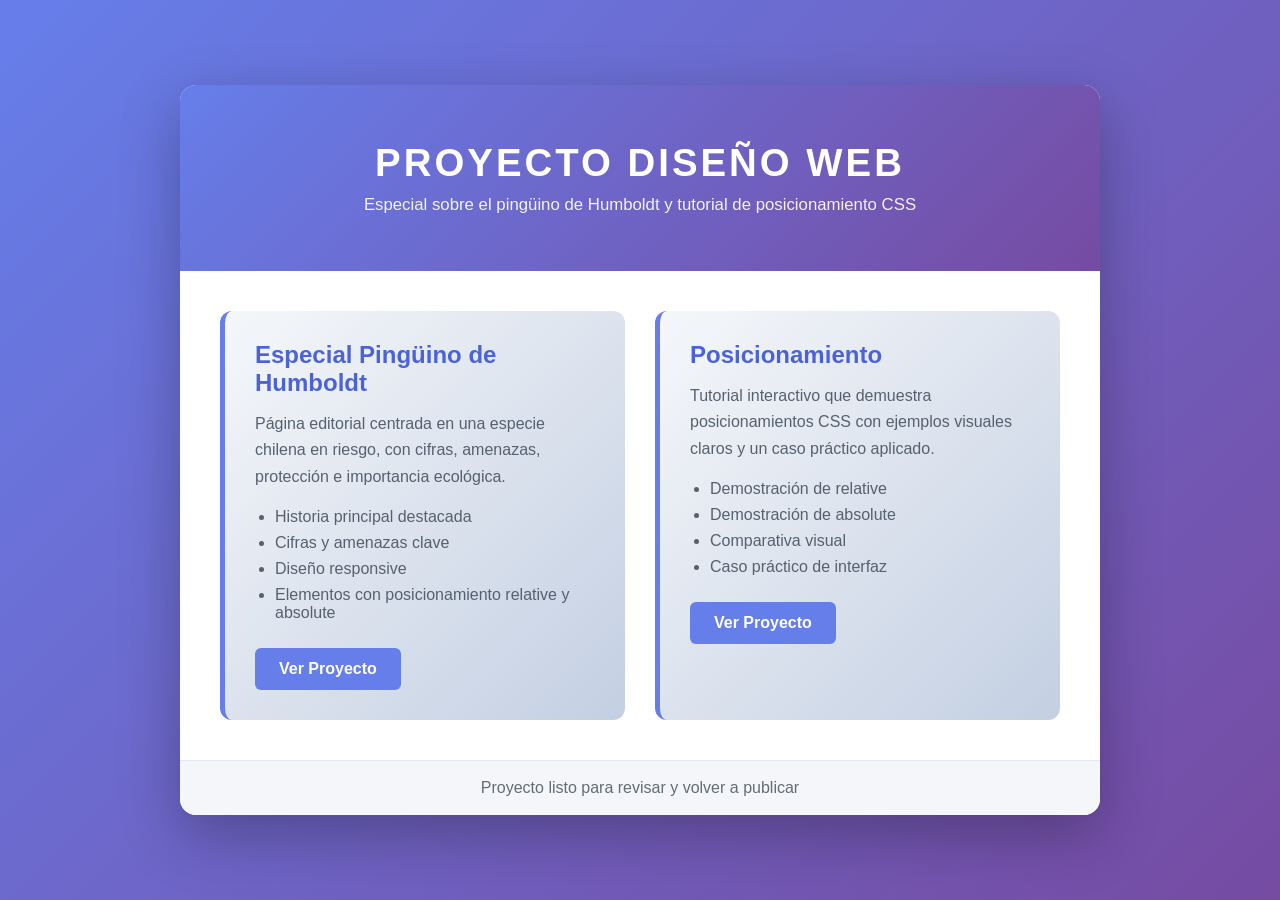
==== index.html @ f0157891 "subida de proyecto" ====
<!DOCTYPE html>
<html lang="es">
<head>
    <meta charset="UTF-8">
    <meta name="viewport" content="width=device-width, initial-scale=1.0">
    <title>Proyecto de Diseño Web - Índice Maestro</title>
    <style>
        * {
            margin: 0;
            padding: 0;
            box-sizing: border-box;
        }

        body {
            font-family: "Segoe UI", Tahoma, Geneva, Verdana, sans-serif;
            background: linear-gradient(135deg, #667eea 0%, #764ba2 100%);
            min-height: 100vh;
            display: flex;
            align-items: center;
            justify-content: center;
            padding: 20px;
        }

        .container {
            background: #ffffff;
            border-radius: 16px;
            box-shadow: 0 20px 60px rgba(0, 0, 0, 0.28);
            max-width: 920px;
            width: 100%;
            overflow: hidden;
        }

        .header {
            background: linear-gradient(135deg, #667eea 0%, #764ba2 100%);
            color: #ffffff;
            padding: 56px 40px;
            text-align: center;
        }

        .header h1 {
            font-size: 2.4rem;
            margin-bottom: 10px;
            text-transform: uppercase;
            letter-spacing: 3px;
        }

        .header p {
            font-size: 1.05rem;
            opacity: 0.92;
        }

        .content {
            padding: 40px;
        }

        .projects-grid {
            display: grid;
            grid-template-columns: repeat(auto-fit, minmax(300px, 1fr));
            gap: 30px;
        }

        .project-card {
            background: linear-gradient(135deg, #f5f7fa 0%, #c3cfe2 100%);
            border-radius: 12px;
            padding: 30px;
            border-left: 5px solid #667eea;
            transition: transform 0.3s ease, box-shadow 0.3s ease;
        }

        .project-card:hover {
            transform: translateY(-8px);
            box-shadow: 0 12px 28px rgba(102, 126, 234, 0.2);
        }

        .project-card h2 {
            color: #4c63d8;
            margin-bottom: 14px;
            font-size: 1.5rem;
        }

        .project-card p {
            color: #56616f;
            margin-bottom: 18px;
            line-height: 1.65;
        }

        .project-card ul {
            margin-left: 20px;
            color: #56616f;
        }

        .project-card li {
            margin: 8px 0;
        }

        .btn {
            display: inline-block;
            margin-top: 18px;
            padding: 12px 24px;
            background: #667eea;
            color: #ffffff;
            text-decoration: none;
            border-radius: 6px;
            font-weight: 600;
            transition: background 0.3s ease, transform 0.3s ease;
        }

        .btn:hover {
            background: #764ba2;
            transform: scale(1.03);
        }

        .footer {
            background: #f5f6fa;
            padding: 18px 40px;
            text-align: center;
            color: #636e72;
            border-top: 1px solid #e4e7f5;
        }

        @media (max-width: 768px) {
            .header h1 {
                font-size: 1.9rem;
            }

            .header,
            .content {
                padding: 24px;
            }
        }
    </style>
</head>
<body>
    <div class="container">
        <header class="header">
            <h1>Proyecto Diseño Web</h1>
            <p>Especial sobre el pingüino de Humboldt y tutorial de posicionamiento CSS</p>
        </header>

        <main class="content">
            <section class="projects-grid">
                <article class="project-card">
                    <h2>Especial Pingüino de Humboldt</h2>
                    <p>Página editorial centrada en una especie chilena en riesgo, con cifras, amenazas, protección e importancia ecológica.</p>
                    <ul>
                        <li>Historia principal destacada</li>
                        <li>Cifras y amenazas clave</li>
                        <li>Diseño responsive</li>
                        <li>Elementos con posicionamiento relative y absolute</li>
                    </ul>
                    <a href="noticias/" class="btn">Ver Proyecto</a>
                </article>

                <article class="project-card">
                    <h2>Posicionamiento</h2>
                    <p>Tutorial interactivo que demuestra posicionamientos CSS con ejemplos visuales claros y un caso práctico aplicado.</p>
                    <ul>
                        <li>Demostración de relative</li>
                        <li>Demostración de absolute</li>
                        <li>Comparativa visual</li>
                        <li>Caso práctico de interfaz</li>
                    </ul>
                    <a href="posicionamiento/" class="btn">Ver Proyecto</a>
                </article>
            </section>
        </main>

        <footer class="footer">
            <p>Proyecto listo para revisar y volver a publicar</p>
        </footer>
    </div>
</body>
</html>
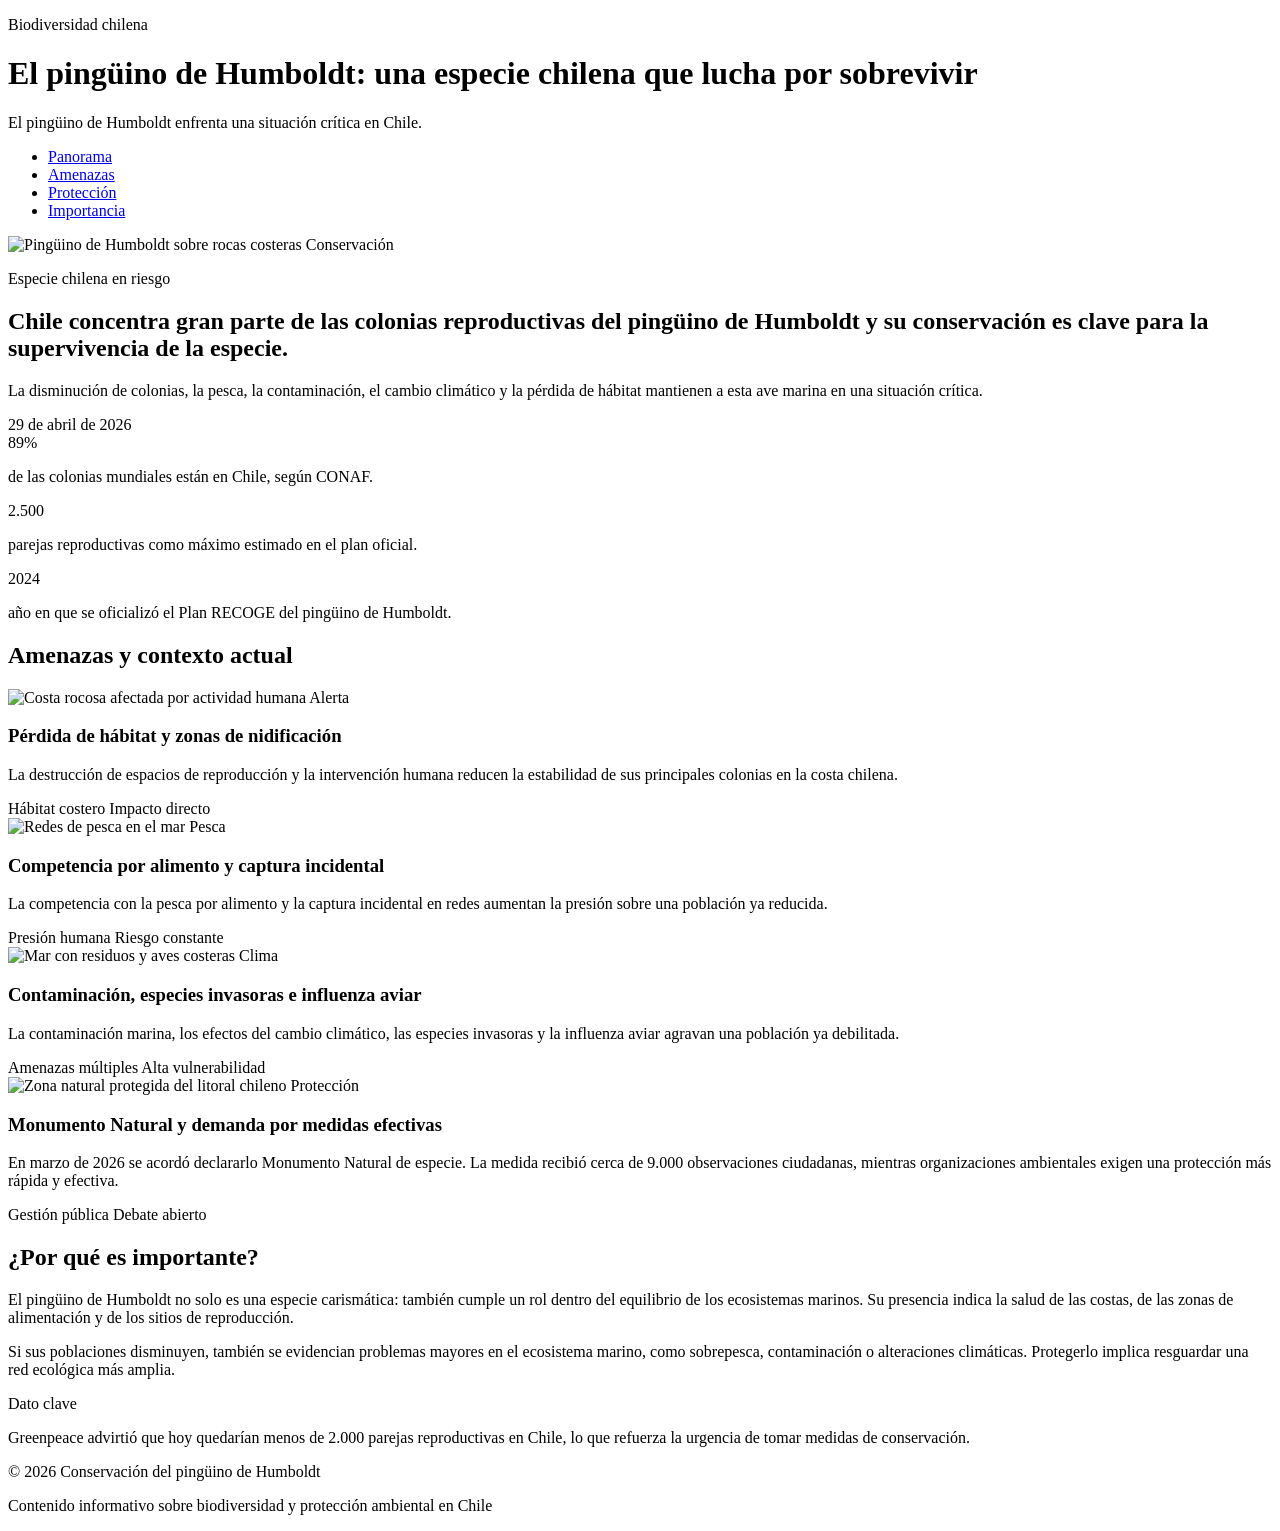
==== commit acc76c22: "subida de proyecto" ====
--- a/index.html
+++ b/index.html
@@ -3,171 +3,141 @@
 <head>
     <meta charset="UTF-8">
     <meta name="viewport" content="width=device-width, initial-scale=1.0">
-    <title>Proyecto de Diseño Web - Índice Maestro</title>
-    <style>
-        * {
-            margin: 0;
-            padding: 0;
-            box-sizing: border-box;
-        }
-
-        body {
-            font-family: "Segoe UI", Tahoma, Geneva, Verdana, sans-serif;
-            background: linear-gradient(135deg, #667eea 0%, #764ba2 100%);
-            min-height: 100vh;
-            display: flex;
-            align-items: center;
-            justify-content: center;
-            padding: 20px;
-        }
-
-        .container {
-            background: #ffffff;
-            border-radius: 16px;
-            box-shadow: 0 20px 60px rgba(0, 0, 0, 0.28);
-            max-width: 920px;
-            width: 100%;
-            overflow: hidden;
-        }
-
-        .header {
-            background: linear-gradient(135deg, #667eea 0%, #764ba2 100%);
-            color: #ffffff;
-            padding: 56px 40px;
-            text-align: center;
-        }
-
-        .header h1 {
-            font-size: 2.4rem;
-            margin-bottom: 10px;
-            text-transform: uppercase;
-            letter-spacing: 3px;
-        }
-
-        .header p {
-            font-size: 1.05rem;
-            opacity: 0.92;
-        }
-
-        .content {
-            padding: 40px;
-        }
-
-        .projects-grid {
-            display: grid;
-            grid-template-columns: repeat(auto-fit, minmax(300px, 1fr));
-            gap: 30px;
-        }
-
-        .project-card {
-            background: linear-gradient(135deg, #f5f7fa 0%, #c3cfe2 100%);
-            border-radius: 12px;
-            padding: 30px;
-            border-left: 5px solid #667eea;
-            transition: transform 0.3s ease, box-shadow 0.3s ease;
-        }
-
-        .project-card:hover {
-            transform: translateY(-8px);
-            box-shadow: 0 12px 28px rgba(102, 126, 234, 0.2);
-        }
-
-        .project-card h2 {
-            color: #4c63d8;
-            margin-bottom: 14px;
-            font-size: 1.5rem;
-        }
-
-        .project-card p {
-            color: #56616f;
-            margin-bottom: 18px;
-            line-height: 1.65;
-        }
-
-        .project-card ul {
-            margin-left: 20px;
-            color: #56616f;
-        }
-
-        .project-card li {
-            margin: 8px 0;
-        }
-
-        .btn {
-            display: inline-block;
-            margin-top: 18px;
-            padding: 12px 24px;
-            background: #667eea;
-            color: #ffffff;
-            text-decoration: none;
-            border-radius: 6px;
-            font-weight: 600;
-            transition: background 0.3s ease, transform 0.3s ease;
-        }
-
-        .btn:hover {
-            background: #764ba2;
-            transform: scale(1.03);
-        }
-
-        .footer {
-            background: #f5f6fa;
-            padding: 18px 40px;
-            text-align: center;
-            color: #636e72;
-            border-top: 1px solid #e4e7f5;
-        }
-
-        @media (max-width: 768px) {
-            .header h1 {
-                font-size: 1.9rem;
-            }
-
-            .header,
-            .content {
-                padding: 24px;
-            }
-        }
-    </style>
+    <title>El pingüino de Humboldt - Especie chilena en riesgo</title>
+    <link rel="stylesheet" href="assets/css/styles.css">
 </head>
 <body>
-    <div class="container">
-        <header class="header">
-            <h1>Proyecto Diseño Web</h1>
-            <p>Especial sobre el pingüino de Humboldt y tutorial de posicionamiento CSS</p>
-        </header>
+    <header class="main-header">
+        <div class="header-container">
+            <p class="eyebrow">Biodiversidad chilena</p>
+            <h1 class="site-title">El pingüino de Humboldt: una especie chilena que lucha por sobrevivir</h1>
+            <p class="tagline">El pingüino de Humboldt enfrenta una situación crítica en Chile.</p>
+            <span class="header-accent" aria-hidden="true"></span>
+        </div>
+        <nav class="main-nav" aria-label="Secciones principales">
+            <ul class="nav-list">
+                <li><a href="#panorama" class="nav-link">Panorama</a></li>
+                <li><a href="#amenazas" class="nav-link">Amenazas</a></li>
+                <li><a href="#proteccion" class="nav-link">Protección</a></li>
+                <li><a href="#importancia" class="nav-link">Importancia</a></li>
+            </ul>
+        </nav>
+    </header>
 
-        <main class="content">
-            <section class="projects-grid">
-                <article class="project-card">
-                    <h2>Especial Pingüino de Humboldt</h2>
-                    <p>Página editorial centrada en una especie chilena en riesgo, con cifras, amenazas, protección e importancia ecológica.</p>
-                    <ul>
-                        <li>Historia principal destacada</li>
-                        <li>Cifras y amenazas clave</li>
-                        <li>Diseño responsive</li>
-                        <li>Elementos con posicionamiento relative y absolute</li>
-                    </ul>
-                    <a href="noticias/" class="btn">Ver Proyecto</a>
-                </article>
+    <main class="main-content">
+        <section class="featured-story" id="panorama">
+            <article class="featured-article">
+                <div class="featured-image-container">
+                    <img src="assets/img/featured.jpg" alt="Pingüino de Humboldt sobre rocas costeras">
+                    <span class="category-badge">Conservación</span>
+                </div>
+                <div class="featured-content">
+                    <p class="story-kicker">Especie chilena en riesgo</p>
+                    <h2 class="featured-title">Chile concentra gran parte de las colonias reproductivas del pingüino de Humboldt y su conservación es clave para la supervivencia de la especie.</h2>
+                    <p class="featured-excerpt">La disminución de colonias, la pesca, la contaminación, el cambio climático y la pérdida de hábitat mantienen a esta ave marina en una situación crítica.</p>
+                    <time class="publish-date" datetime="2026-04-29">29 de abril de 2026</time>
+                </div>
+            </article>
+        </section>
 
-                <article class="project-card">
-                    <h2>Posicionamiento</h2>
-                    <p>Tutorial interactivo que demuestra posicionamientos CSS con ejemplos visuales claros y un caso práctico aplicado.</p>
-                    <ul>
-                        <li>Demostración de relative</li>
-                        <li>Demostración de absolute</li>
-                        <li>Comparativa visual</li>
-                        <li>Caso práctico de interfaz</li>
-                    </ul>
-                    <a href="posicionamiento/" class="btn">Ver Proyecto</a>
-                </article>
-            </section>
-        </main>
+        <section class="stats-strip" aria-label="Cifras clave">
+            <article class="stat-card">
+                <span class="stat-value">89%</span>
+                <p class="stat-label">de las colonias mundiales están en Chile, según CONAF.</p>
+            </article>
+            <article class="stat-card">
+                <span class="stat-value">2.500</span>
+                <p class="stat-label">parejas reproductivas como máximo estimado en el plan oficial.</p>
+            </article>
+            <article class="stat-card">
+                <span class="stat-value">2024</span>
+                <p class="stat-label">año en que se oficializó el Plan RECOGE del pingüino de Humboldt.</p>
+            </article>
+        </section>
 
-        <footer class="footer">
-            <p>Proyecto listo para revisar y volver a publicar</p>
-        </footer>
-    </div>
+        <section class="news-grid" id="amenazas">
+            <h2 class="section-title">Amenazas y contexto actual</h2>
+
+            <article class="news-card">
+                <div class="card-image-container">
+                    <img src="assets/img/news1.jpg" alt="Costa rocosa afectada por actividad humana">
+                    <span class="breaking-badge">Alerta</span>
+                </div>
+                <div class="card-content">
+                    <h3 class="card-title">Pérdida de hábitat y zonas de nidificación</h3>
+                    <p class="card-excerpt">La destrucción de espacios de reproducción y la intervención humana reducen la estabilidad de sus principales colonias en la costa chilena.</p>
+                    <footer class="card-meta">
+                        <span class="author-info">Hábitat costero</span>
+                        <span class="read-time">Impacto directo</span>
+                    </footer>
+                </div>
+            </article>
+
+            <article class="news-card">
+                <div class="card-image-container">
+                    <img src="assets/img/news2.jpg" alt="Redes de pesca en el mar">
+                    <span class="category-label">Pesca</span>
+                </div>
+                <div class="card-content">
+                    <h3 class="card-title">Competencia por alimento y captura incidental</h3>
+                    <p class="card-excerpt">La competencia con la pesca por alimento y la captura incidental en redes aumentan la presión sobre una población ya reducida.</p>
+                    <footer class="card-meta">
+                        <span class="author-info">Presión humana</span>
+                        <span class="read-time">Riesgo constante</span>
+                    </footer>
+                </div>
+            </article>
+
+            <article class="news-card">
+                <div class="card-image-container">
+                    <img src="assets/img/news3.jpg" alt="Mar con residuos y aves costeras">
+                    <span class="category-label">Clima</span>
+                </div>
+                <div class="card-content">
+                    <h3 class="card-title">Contaminación, especies invasoras e influenza aviar</h3>
+                    <p class="card-excerpt">La contaminación marina, los efectos del cambio climático, las especies invasoras y la influenza aviar agravan una población ya debilitada.</p>
+                    <footer class="card-meta">
+                        <span class="author-info">Amenazas múltiples</span>
+                        <span class="read-time">Alta vulnerabilidad</span>
+                    </footer>
+                </div>
+            </article>
+
+            <article class="news-card" id="proteccion">
+                <div class="card-image-container">
+                    <img src="assets/img/news4.jpg" alt="Zona natural protegida del litoral chileno">
+                    <span class="category-label">Protección</span>
+                </div>
+                <div class="card-content">
+                    <h3 class="card-title">Monumento Natural y demanda por medidas efectivas</h3>
+                    <p class="card-excerpt">En marzo de 2026 se acordó declararlo Monumento Natural de especie. La medida recibió cerca de 9.000 observaciones ciudadanas, mientras organizaciones ambientales exigen una protección más rápida y efectiva.</p>
+                    <footer class="card-meta">
+                        <span class="author-info">Gestión pública</span>
+                        <span class="read-time">Debate abierto</span>
+                    </footer>
+                </div>
+            </article>
+        </section>
+
+        <section class="analysis-section" id="importancia">
+            <div class="analysis-card">
+                <h2 class="analysis-title">¿Por qué es importante?</h2>
+                <p>El pingüino de Humboldt no solo es una especie carismática: también cumple un rol dentro del equilibrio de los ecosistemas marinos. Su presencia indica la salud de las costas, de las zonas de alimentación y de los sitios de reproducción.</p>
+                <p>Si sus poblaciones disminuyen, también se evidencian problemas mayores en el ecosistema marino, como sobrepesca, contaminación o alteraciones climáticas. Protegerlo implica resguardar una red ecológica más amplia.</p>
+            </div>
+
+            <aside class="analysis-card emphasis-card">
+                <span class="emphasis-label">Dato clave</span>
+                <p class="emphasis-text">Greenpeace advirtió que hoy quedarían menos de 2.000 parejas reproductivas en Chile, lo que refuerza la urgencia de tomar medidas de conservación.</p>
+            </aside>
+        </section>
+    </main>
+
+    <footer class="main-footer">
+        <div class="footer-content">
+            <p>&copy; 2026 Conservación del pingüino de Humboldt</p>
+            <p>Contenido informativo sobre biodiversidad y protección ambiental en Chile</p>
+        </div>
+    </footer>
 </body>
 </html>
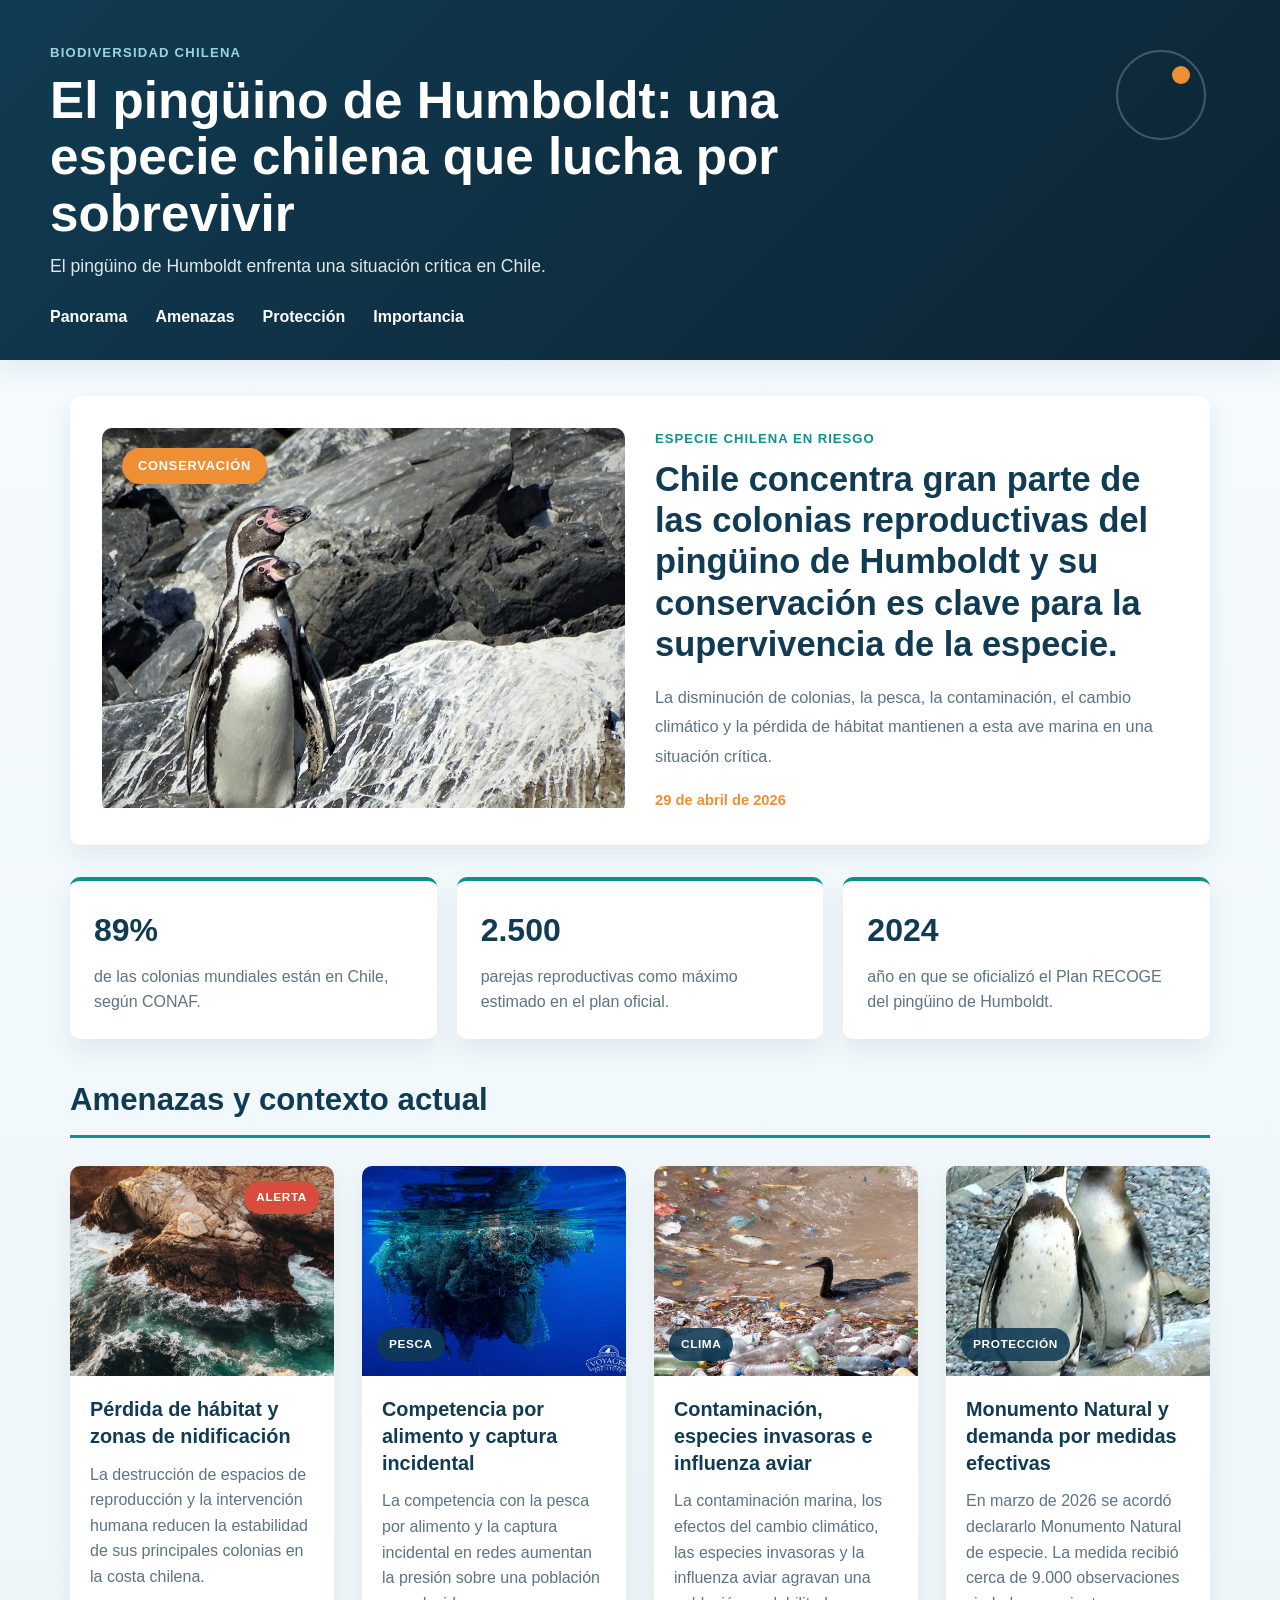
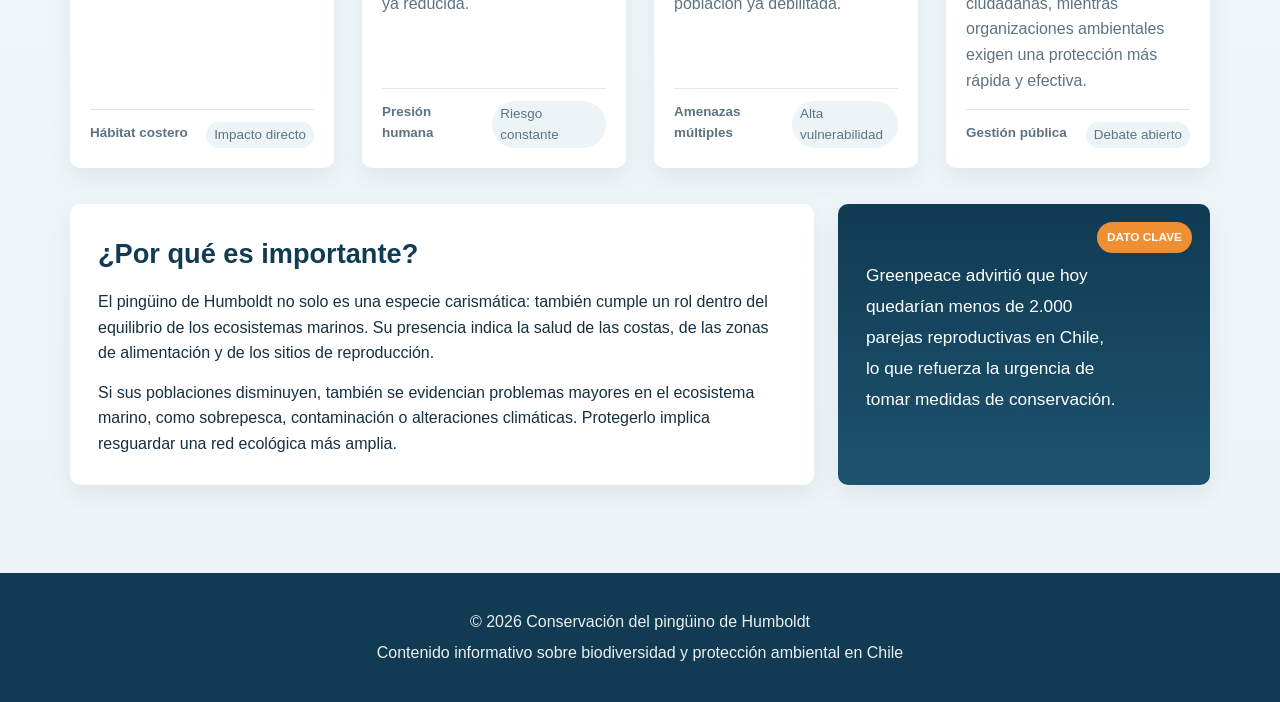
==== commit 88f0af21: "cambios" ====
--- a/index.html
+++ b/index.html
@@ -3,22 +3,22 @@
 <head>
     <meta charset="UTF-8">
     <meta name="viewport" content="width=device-width, initial-scale=1.0">
-    <title>El pingüino de Humboldt - Especie chilena en riesgo</title>
+    <title>El ping&uuml;ino de Humboldt - Especie chilena en riesgo</title>
     <link rel="stylesheet" href="assets/css/styles.css">
 </head>
 <body>
     <header class="main-header">
         <div class="header-container">
             <p class="eyebrow">Biodiversidad chilena</p>
-            <h1 class="site-title">El pingüino de Humboldt: una especie chilena que lucha por sobrevivir</h1>
-            <p class="tagline">El pingüino de Humboldt enfrenta una situación crítica en Chile.</p>
+            <h1 class="site-title">El ping&uuml;ino de Humboldt: una especie chilena que lucha por sobrevivir</h1>
+            <p class="tagline">El ping&uuml;ino de Humboldt enfrenta una situaci&oacute;n cr&iacute;tica en Chile.</p>
             <span class="header-accent" aria-hidden="true"></span>
         </div>
         <nav class="main-nav" aria-label="Secciones principales">
             <ul class="nav-list">
                 <li><a href="#panorama" class="nav-link">Panorama</a></li>
                 <li><a href="#amenazas" class="nav-link">Amenazas</a></li>
-                <li><a href="#proteccion" class="nav-link">Protección</a></li>
+                <li><a href="#proteccion" class="nav-link">Protecci&oacute;n</a></li>
                 <li><a href="#importancia" class="nav-link">Importancia</a></li>
             </ul>
         </nav>
@@ -28,13 +28,13 @@
         <section class="featured-story" id="panorama">
             <article class="featured-article">
                 <div class="featured-image-container">
-                    <img src="assets/img/featured.jpg" alt="Pingüino de Humboldt sobre rocas costeras">
-                    <span class="category-badge">Conservación</span>
+                    <img src="assets/img/featured.jpg" alt="Ping&uuml;ino de Humboldt sobre rocas costeras">
+                    <span class="category-badge">Conservaci&oacute;n</span>
                 </div>
                 <div class="featured-content">
                     <p class="story-kicker">Especie chilena en riesgo</p>
-                    <h2 class="featured-title">Chile concentra gran parte de las colonias reproductivas del pingüino de Humboldt y su conservación es clave para la supervivencia de la especie.</h2>
-                    <p class="featured-excerpt">La disminución de colonias, la pesca, la contaminación, el cambio climático y la pérdida de hábitat mantienen a esta ave marina en una situación crítica.</p>
+                    <h2 class="featured-title">Chile concentra gran parte de las colonias reproductivas del ping&uuml;ino de Humboldt y su conservaci&oacute;n es clave para la supervivencia de la especie.</h2>
+                    <p class="featured-excerpt">La disminuci&oacute;n de colonias, la pesca, la contaminaci&oacute;n, el cambio clim&aacute;tico y la p&eacute;rdida de h&aacute;bitat mantienen a esta ave marina en una situaci&oacute;n cr&iacute;tica.</p>
                     <time class="publish-date" datetime="2026-04-29">29 de abril de 2026</time>
                 </div>
             </article>
@@ -43,15 +43,15 @@
         <section class="stats-strip" aria-label="Cifras clave">
             <article class="stat-card">
                 <span class="stat-value">89%</span>
-                <p class="stat-label">de las colonias mundiales están en Chile, según CONAF.</p>
+                <p class="stat-label">de las colonias mundiales est&aacute;n en Chile, seg&uacute;n CONAF.</p>
             </article>
             <article class="stat-card">
                 <span class="stat-value">2.500</span>
-                <p class="stat-label">parejas reproductivas como máximo estimado en el plan oficial.</p>
+                <p class="stat-label">parejas reproductivas como m&aacute;ximo estimado en el plan oficial.</p>
             </article>
             <article class="stat-card">
                 <span class="stat-value">2024</span>
-                <p class="stat-label">año en que se oficializó el Plan RECOGE del pingüino de Humboldt.</p>
+                <p class="stat-label">a&ntilde;o en que se oficializ&oacute; el Plan RECOGE del ping&uuml;ino de Humboldt.</p>
             </article>
         </section>
 
@@ -64,10 +64,10 @@
                     <span class="breaking-badge">Alerta</span>
                 </div>
                 <div class="card-content">
-                    <h3 class="card-title">Pérdida de hábitat y zonas de nidificación</h3>
-                    <p class="card-excerpt">La destrucción de espacios de reproducción y la intervención humana reducen la estabilidad de sus principales colonias en la costa chilena.</p>
+                    <h3 class="card-title">P&eacute;rdida de h&aacute;bitat y zonas de nidificaci&oacute;n</h3>
+                    <p class="card-excerpt">La destrucci&oacute;n de espacios de reproducci&oacute;n y la intervenci&oacute;n humana reducen la estabilidad de sus principales colonias en la costa chilena.</p>
                     <footer class="card-meta">
-                        <span class="author-info">Hábitat costero</span>
+                        <span class="author-info">H&aacute;bitat costero</span>
                         <span class="read-time">Impacto directo</span>
                     </footer>
                 </div>
@@ -80,9 +80,9 @@
                 </div>
                 <div class="card-content">
                     <h3 class="card-title">Competencia por alimento y captura incidental</h3>
-                    <p class="card-excerpt">La competencia con la pesca por alimento y la captura incidental en redes aumentan la presión sobre una población ya reducida.</p>
+                    <p class="card-excerpt">La competencia con la pesca por alimento y la captura incidental en redes aumentan la presi&oacute;n sobre una poblaci&oacute;n ya reducida.</p>
                     <footer class="card-meta">
-                        <span class="author-info">Presión humana</span>
+                        <span class="author-info">Presi&oacute;n humana</span>
                         <span class="read-time">Riesgo constante</span>
                     </footer>
                 </div>
@@ -94,10 +94,10 @@
                     <span class="category-label">Clima</span>
                 </div>
                 <div class="card-content">
-                    <h3 class="card-title">Contaminación, especies invasoras e influenza aviar</h3>
-                    <p class="card-excerpt">La contaminación marina, los efectos del cambio climático, las especies invasoras y la influenza aviar agravan una población ya debilitada.</p>
+                    <h3 class="card-title">Contaminaci&oacute;n, especies invasoras e influenza aviar</h3>
+                    <p class="card-excerpt">La contaminaci&oacute;n marina, los efectos del cambio clim&aacute;tico, las especies invasoras y la influenza aviar agravan una poblaci&oacute;n ya debilitada.</p>
                     <footer class="card-meta">
-                        <span class="author-info">Amenazas múltiples</span>
+                        <span class="author-info">Amenazas m&uacute;ltiples</span>
                         <span class="read-time">Alta vulnerabilidad</span>
                     </footer>
                 </div>
@@ -106,13 +106,13 @@
             <article class="news-card" id="proteccion">
                 <div class="card-image-container">
                     <img src="assets/img/news4.jpg" alt="Zona natural protegida del litoral chileno">
-                    <span class="category-label">Protección</span>
+                    <span class="category-label">Protecci&oacute;n</span>
                 </div>
                 <div class="card-content">
                     <h3 class="card-title">Monumento Natural y demanda por medidas efectivas</h3>
-                    <p class="card-excerpt">En marzo de 2026 se acordó declararlo Monumento Natural de especie. La medida recibió cerca de 9.000 observaciones ciudadanas, mientras organizaciones ambientales exigen una protección más rápida y efectiva.</p>
+                    <p class="card-excerpt">En marzo de 2026 se acord&oacute; declararlo Monumento Natural de especie. La medida recibi&oacute; cerca de 9.000 observaciones ciudadanas, mientras organizaciones ambientales exigen una protecci&oacute;n m&aacute;s r&aacute;pida y efectiva.</p>
                     <footer class="card-meta">
-                        <span class="author-info">Gestión pública</span>
+                        <span class="author-info">Gesti&oacute;n p&uacute;blica</span>
                         <span class="read-time">Debate abierto</span>
                     </footer>
                 </div>
@@ -121,22 +121,22 @@
 
         <section class="analysis-section" id="importancia">
             <div class="analysis-card">
-                <h2 class="analysis-title">¿Por qué es importante?</h2>
-                <p>El pingüino de Humboldt no solo es una especie carismática: también cumple un rol dentro del equilibrio de los ecosistemas marinos. Su presencia indica la salud de las costas, de las zonas de alimentación y de los sitios de reproducción.</p>
-                <p>Si sus poblaciones disminuyen, también se evidencian problemas mayores en el ecosistema marino, como sobrepesca, contaminación o alteraciones climáticas. Protegerlo implica resguardar una red ecológica más amplia.</p>
+                <h2 class="analysis-title">&iquest;Por qu&eacute; es importante?</h2>
+                <p>El ping&uuml;ino de Humboldt no solo es una especie carism&aacute;tica: tambi&eacute;n cumple un rol dentro del equilibrio de los ecosistemas marinos. Su presencia indica la salud de las costas, de las zonas de alimentaci&oacute;n y de los sitios de reproducci&oacute;n.</p>
+                <p>Si sus poblaciones disminuyen, tambi&eacute;n se evidencian problemas mayores en el ecosistema marino, como sobrepesca, contaminaci&oacute;n o alteraciones clim&aacute;ticas. Protegerlo implica resguardar una red ecol&oacute;gica m&aacute;s amplia.</p>
             </div>
 
             <aside class="analysis-card emphasis-card">
                 <span class="emphasis-label">Dato clave</span>
-                <p class="emphasis-text">Greenpeace advirtió que hoy quedarían menos de 2.000 parejas reproductivas en Chile, lo que refuerza la urgencia de tomar medidas de conservación.</p>
+                <p class="emphasis-text">Greenpeace advirti&oacute; que hoy quedar&iacute;an menos de 2.000 parejas reproductivas en Chile, lo que refuerza la urgencia de tomar medidas de conservaci&oacute;n.</p>
             </aside>
         </section>
     </main>
 
     <footer class="main-footer">
         <div class="footer-content">
-            <p>&copy; 2026 Conservación del pingüino de Humboldt</p>
-            <p>Contenido informativo sobre biodiversidad y protección ambiental en Chile</p>
+            <p>&copy; 2026 Conservaci&oacute;n del ping&uuml;ino de Humboldt</p>
+            <p>Contenido informativo sobre biodiversidad y protecci&oacute;n ambiental en Chile</p>
         </div>
     </footer>
 </body>
--- a/assets/css/styles.css
+++ b/assets/css/styles.css
@@ -0,0 +1,508 @@
+/* =====================================================
+   ESTILOS GENERALES
+   ===================================================== */
+
+:root {
+    --primary-color: #103b52;
+    --secondary-color: #0f8f8d;
+    --accent-color: #ef8f34;
+    --background-light: #edf4f7;
+    --background-dark: #0d2433;
+    --surface-color: #ffffff;
+    --text-primary: #163042;
+    --text-light: #5d7382;
+    --text-white: #ffffff;
+    --border-radius: 10px;
+    --box-shadow: 0 10px 25px rgba(16, 59, 82, 0.08);
+    --transition: all 0.3s ease;
+}
+
+* {
+    margin: 0;
+    padding: 0;
+    box-sizing: border-box;
+}
+
+html {
+    scroll-behavior: smooth;
+}
+
+body {
+    font-family: "Segoe UI", Tahoma, Geneva, Verdana, sans-serif;
+    font-size: 16px;
+    line-height: 1.6;
+    color: var(--text-primary);
+    background: linear-gradient(180deg, #f5fbff 0%, var(--background-light) 100%);
+}
+
+img {
+    display: block;
+}
+
+/* =====================================================
+   ENCABEZADO
+   ===================================================== */
+
+.main-header {
+    background: linear-gradient(135deg, var(--primary-color) 0%, var(--background-dark) 100%);
+    color: var(--text-white);
+    padding: 42px 20px 30px;
+    box-shadow: var(--box-shadow);
+    margin-bottom: 36px;
+}
+
+.header-container {
+    max-width: 1180px;
+    margin: 0 auto 24px;
+    position: relative;
+}
+
+.eyebrow {
+    font-size: 0.82rem;
+    font-weight: 700;
+    letter-spacing: 1.2px;
+    text-transform: uppercase;
+    color: #9bd4e0;
+    margin-bottom: 10px;
+}
+
+.site-title {
+    font-size: 3.2rem;
+    font-weight: 800;
+    line-height: 1.1;
+    max-width: 780px;
+    margin-bottom: 10px;
+}
+
+.tagline {
+    font-size: 1.1rem;
+    color: rgba(255, 255, 255, 0.88);
+    max-width: 640px;
+}
+
+.header-accent {
+    position: absolute;
+    top: 8px;
+    right: 24px;
+    width: 90px;
+    height: 90px;
+    border: 2px solid rgba(255, 255, 255, 0.22);
+    border-radius: 50%;
+}
+
+.header-accent::before {
+    content: "";
+    position: absolute;
+    width: 18px;
+    height: 18px;
+    top: 14px;
+    right: 14px;
+    border-radius: 50%;
+    background: var(--accent-color);
+}
+
+.main-nav {
+    max-width: 1180px;
+    margin: 0 auto;
+}
+
+.nav-list {
+    list-style: none;
+    display: flex;
+    gap: 28px;
+    flex-wrap: wrap;
+}
+
+.nav-link {
+    color: var(--text-white);
+    text-decoration: none;
+    font-weight: 600;
+    padding-bottom: 4px;
+    border-bottom: 2px solid transparent;
+    transition: var(--transition);
+}
+
+.nav-link:hover {
+    color: #9bd4e0;
+    border-bottom-color: #9bd4e0;
+}
+
+/* =====================================================
+   CONTENIDO PRINCIPAL
+   ===================================================== */
+
+.main-content {
+    max-width: 1180px;
+    margin: 0 auto;
+    padding: 0 20px 48px;
+}
+
+.featured-story {
+    position: relative;
+    margin-bottom: 32px;
+    background: var(--surface-color);
+    border-radius: var(--border-radius);
+    overflow: hidden;
+    box-shadow: var(--box-shadow);
+}
+
+.featured-article {
+    display: flex;
+    flex-wrap: wrap;
+    gap: 30px;
+    padding: 32px;
+}
+
+.featured-image-container {
+    position: relative;
+    flex: 1;
+    min-width: 300px;
+    border-radius: var(--border-radius);
+    overflow: hidden;
+}
+
+.featured-image-container img {
+    width: 100%;
+    height: 380px;
+    object-fit: cover;
+    transition: var(--transition);
+}
+
+.featured-image-container:hover img {
+    transform: scale(1.04);
+}
+
+.category-badge {
+    position: absolute;
+    top: 20px;
+    left: 20px;
+    background: var(--accent-color);
+    color: var(--text-white);
+    padding: 8px 16px;
+    border-radius: 999px;
+    font-size: 0.8rem;
+    font-weight: 700;
+    text-transform: uppercase;
+    letter-spacing: 0.8px;
+}
+
+.featured-content {
+    flex: 1;
+    min-width: 300px;
+    display: flex;
+    flex-direction: column;
+    justify-content: center;
+}
+
+.story-kicker {
+    color: var(--secondary-color);
+    text-transform: uppercase;
+    font-size: 0.82rem;
+    font-weight: 700;
+    letter-spacing: 1px;
+    margin-bottom: 10px;
+}
+
+.featured-title {
+    font-size: 2.15rem;
+    line-height: 1.2;
+    margin-bottom: 18px;
+    color: var(--primary-color);
+}
+
+.featured-excerpt {
+    font-size: 1.02rem;
+    line-height: 1.8;
+    color: var(--text-light);
+    margin-bottom: 18px;
+}
+
+.publish-date {
+    color: var(--accent-color);
+    font-weight: 700;
+    font-size: 0.92rem;
+}
+
+/* =====================================================
+   CIFRAS
+   ===================================================== */
+
+.stats-strip {
+    display: grid;
+    grid-template-columns: repeat(3, minmax(0, 1fr));
+    gap: 20px;
+    margin-bottom: 36px;
+}
+
+.stat-card {
+    background: var(--surface-color);
+    border-radius: var(--border-radius);
+    padding: 24px;
+    box-shadow: var(--box-shadow);
+    border-top: 4px solid var(--secondary-color);
+}
+
+.stat-value {
+    display: block;
+    font-size: 2rem;
+    font-weight: 800;
+    color: var(--primary-color);
+    margin-bottom: 8px;
+}
+
+.stat-label {
+    color: var(--text-light);
+}
+
+/* =====================================================
+   TARJETAS
+   ===================================================== */
+
+.news-grid {
+    display: grid;
+    grid-template-columns: repeat(auto-fit, minmax(260px, 1fr));
+    gap: 28px;
+    margin-bottom: 36px;
+}
+
+.section-title {
+    grid-column: 1 / -1;
+    font-size: 1.95rem;
+    color: var(--primary-color);
+    border-bottom: 3px solid var(--secondary-color);
+    padding-bottom: 10px;
+}
+
+.news-card {
+    background: var(--surface-color);
+    border-radius: var(--border-radius);
+    overflow: hidden;
+    box-shadow: var(--box-shadow);
+    transition: var(--transition);
+    display: flex;
+    flex-direction: column;
+}
+
+.news-card:hover {
+    transform: translateY(-6px);
+}
+
+.card-image-container {
+    position: relative;
+    width: 100%;
+    height: 210px;
+    overflow: hidden;
+}
+
+.card-image-container img {
+    width: 100%;
+    height: 100%;
+    object-fit: cover;
+    transition: var(--transition);
+}
+
+.news-card:hover .card-image-container img {
+    transform: scale(1.06);
+}
+
+.breaking-badge,
+.category-label {
+    position: absolute;
+    z-index: 2;
+    padding: 7px 12px;
+    border-radius: 999px;
+    font-size: 0.74rem;
+    font-weight: 700;
+    text-transform: uppercase;
+    letter-spacing: 0.6px;
+    color: var(--text-white);
+}
+
+.breaking-badge {
+    top: 15px;
+    right: 15px;
+    background: #d94b3d;
+}
+
+.category-label {
+    bottom: 15px;
+    left: 15px;
+    background: rgba(16, 59, 82, 0.88);
+}
+
+.card-content {
+    padding: 20px;
+    display: flex;
+    flex-direction: column;
+    flex-grow: 1;
+}
+
+.card-title {
+    font-size: 1.24rem;
+    line-height: 1.35;
+    margin-bottom: 12px;
+    color: var(--primary-color);
+}
+
+.card-excerpt {
+    color: var(--text-light);
+    margin-bottom: 16px;
+    flex-grow: 1;
+}
+
+.card-meta {
+    display: flex;
+    justify-content: space-between;
+    gap: 12px;
+    font-size: 0.84rem;
+    color: var(--text-light);
+    border-top: 1px solid #dde8ed;
+    padding-top: 12px;
+}
+
+.author-info {
+    font-weight: 600;
+}
+
+.read-time {
+    background: #edf4f7;
+    padding: 2px 8px;
+    border-radius: 999px;
+}
+
+/* =====================================================
+   CIERRE ANALITICO
+   ===================================================== */
+
+.analysis-section {
+    display: grid;
+    grid-template-columns: minmax(0, 2fr) minmax(280px, 1fr);
+    gap: 24px;
+}
+
+.analysis-card {
+    background: var(--surface-color);
+    border-radius: var(--border-radius);
+    padding: 28px;
+    box-shadow: var(--box-shadow);
+}
+
+.analysis-title {
+    font-size: 1.7rem;
+    color: var(--primary-color);
+    margin-bottom: 14px;
+}
+
+.analysis-card p + p {
+    margin-top: 14px;
+}
+
+.emphasis-card {
+    position: relative;
+    background: linear-gradient(180deg, #103b52 0%, #1d526e 100%);
+    color: var(--text-white);
+    overflow: hidden;
+}
+
+.emphasis-label {
+    position: absolute;
+    top: 18px;
+    right: 18px;
+    background: var(--accent-color);
+    color: var(--text-white);
+    padding: 6px 10px;
+    border-radius: 999px;
+    font-size: 0.74rem;
+    font-weight: 700;
+    text-transform: uppercase;
+}
+
+.emphasis-text {
+    font-size: 1.08rem;
+    line-height: 1.8;
+    max-width: 26ch;
+    padding-top: 28px;
+}
+
+/* =====================================================
+   PIE DE PAGINA
+   ===================================================== */
+
+.main-footer {
+    background: var(--primary-color);
+    color: var(--text-white);
+    padding: 30px 20px;
+    text-align: center;
+    margin-top: 40px;
+}
+
+.footer-content p {
+    margin: 6px 0;
+    opacity: 0.92;
+}
+
+/* =====================================================
+   RESPONSIVE
+   ===================================================== */
+
+@media (max-width: 900px) {
+    .stats-strip,
+    .analysis-section {
+        grid-template-columns: 1fr;
+    }
+}
+
+@media (max-width: 768px) {
+    .site-title {
+        font-size: 2.4rem;
+    }
+
+    .featured-article {
+        padding: 20px;
+        flex-direction: column;
+    }
+
+    .featured-title {
+        font-size: 1.65rem;
+    }
+
+    .nav-list {
+        gap: 14px;
+    }
+}
+
+@media (max-width: 480px) {
+    .main-header {
+        padding: 32px 16px 24px;
+    }
+
+    .main-content {
+        padding: 0 16px 36px;
+    }
+
+    .site-title {
+        font-size: 1.95rem;
+    }
+
+    .tagline {
+        font-size: 1rem;
+    }
+
+    .header-accent {
+        width: 64px;
+        height: 64px;
+        right: 6px;
+    }
+
+    .featured-image-container img {
+        height: 250px;
+    }
+
+    .section-title {
+        font-size: 1.55rem;
+    }
+
+    .card-meta {
+        flex-direction: column;
+    }
+}
